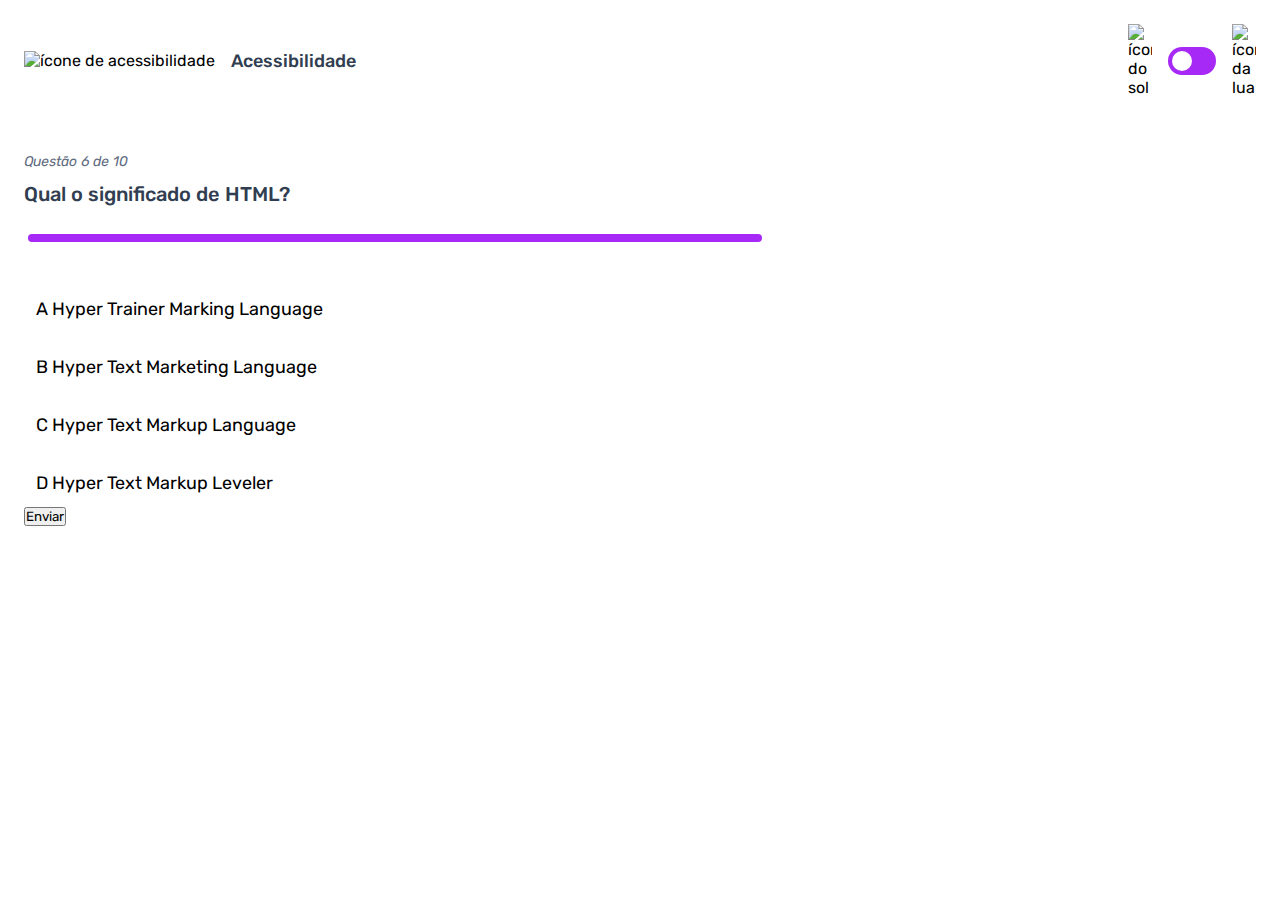
==== pages/quiz/quiz.html @ dfc4002e "estilização da página do quiz na metade" ====
<!DOCTYPE html>
<html lang="en">
<head>
    <meta charset="UTF-8">
    <meta name="viewport" content="width=device-width, initial-scale=1.0">
    <link rel="preconnect" href="https://fonts.googleapis.com">
    <link rel="preconnect" href="https://fonts.gstatic.com" crossorigin>
    <link href="https://fonts.googleapis.com/css2?family=Rubik:ital,wght@0,300..900;1,300..900&display=swap" rel="stylesheet">
    <link rel="stylesheet" href="quiz.css">
    <title>Quiz App</title>
</head>
<body>
    <header>
        <div class="assunto">
            <div class="assunto-icone">
                <img src="../../assets/images/icon-accessibility.svg" alt="ícone de acessibilidade">
            </div>

            <h1>Acessibilidade</h1>
        </div>

        <div class="tema">
            <img src="../../assets/images/icon-sun-dark.svg" alt="ícone do sol">
            <button>
                <div></div>
            </button>
            <img src="../../assets/images/icon-moon-dark.svg" alt="ícone da lua">
        </div>
    </header>

    <main>
        <section class="pergunta">
            <p>Questão 6 de 10</p>

            <h2>Qual o significado de HTML?</h2>

            <div class="barra_progresso">
                <div></div>
            </div>
        </section>

        <section class="alternativas">
            <form action="">
                <label for="alternativa_a>
                    <input type="radio" id="alternativa_a">

                    <div>
                        <span>A</span>
                        Hyper Trainer Marking Language
                    </div>
                </label>

                <label for="alternativa_b>
                    <input type="radio" id="alternativa_b">

                    <div>
                        <span>B</span>
                        Hyper Text Marketing Language
                    </div>
                </label>

                <label for="alternativa_c>
                    <input type="radio" id="alternativa_c">

                    <div>
                        <span>C</span>
                        Hyper Text Markup Language
                    </div>
                </label>

                <label for="alternativa_d>
                    <input type="radio" id="alternativa_d">

                    <div>
                        <span>D</span>
                        Hyper Text Markup Leveler
                    </div>
                </label>
            </form>

            <button>Enviar</button>
        </section>
    </main>
</body>
</html>
---- pages/quiz/quiz.css ----
*{
    margin: 0;
    padding: 0;
    box-sizing: border-box;
    font-family: "Rubik", sans-serif;
    -webkit-font-smoothing: antialiased;
}

:root {
    --light-grey: #f4f6fa;
    --purple: #a729f5;
    --primary-text-color: #313e51;
    --secondary-text-color: #626c7f;
    --botton-bg: #fff;
    --shadow: 0px 16px 40px 0px rgba(143, 160, 193, 0.14); 
    --bg-html: #fff1e9;
    --bg-css: #e0fdef;
    --bg-javascript: #ebf0ff;
    --bg-acessibilidade: #f6e7ff;
    --white: #fff;
    --bg-mobile: url(../../assets/images/pattern-background-mobile-light.svg);
    --bg-desktop: url(../../assets/images/patterns-background-deskotop-light.svg);
}

body.escuro {
    --bg-color: #313e51;
    --bg-mobile: url(../../assets/images/pattern-background-mobile-dark.svg);
    --bg-desktop: url(../../assets/images/patterns-background-deskotop-dark.svg);
    --primary-text-color: #fff;
    --secondary-text-color: #abc1e1;
    --button-bg: #3b4d66;
    --shadow: 0px 16px 40px 0px rgba(49, 62, 81, 0.14); 
}

body {
    height: 100svh;
    background: var(--bg-mobile) var(--bg-color);
    background-repeat: no-repeat;
    background-size: cover;
}

header {
    display: flex;
    justify-content: space-between;
    padding: 16px 24px;
}

.assunto {
    display: flex;
    align-items: center;
    gap: 16px;
}

.assunto_icone {
    background: var(--bg-acessibilidade);
    width: 40px;
    height: 40px;
    padding: 5px;
    border-radius: 5px;
}

.assunto_icone img {
    width: 100%;
}

.assunto h1 {
    font-size: 18px;
    font-weight: 500;
    color: var(--primary-text-color);
}

.tema {
    padding: 8px 0;
    display: flex;
    align-items: center;
    gap: 8px;
}

.tema img {
    width: 16px;
}

.tema button {
    height: 20px;
    width: 32px;
    background: var(--purple);
    border: 0;
    border-radius: 99px;
    padding: 4px;
}

.tema button div{
    background: var(--white);
    width: 12px;
    height: 12px;
    border-radius: 999px;
}

main {
    padding: 32px 24px;
}

.pergunta {
    margin-bottom: 40px;
}

.pergunta p {
    font-style: italic;
    font-size: 14px;
    color: var(--secondary-text-color);
    margin-bottom: 12px;
}

.pergunta h2 {
    font-size: 20px;
    font-weight: 500;
    color: var(--primary-text-color);
    line-height: 24px;
    margin-bottom: 24px;
}

.barra_progresso {
    background: var(--button-bg);
    height: 16px;
    padding: 4px;
    border-radius: 999px;
}

.barra_progresso div {
    height: 100%;
    width: 60%;
    background: var(--purple);
    border-radius: 999px;
}

.alternativas form {
    display: flex;
    flex-direction: column;
    gap: 12px;
}

.alternativas label {
    display: block;
    background: var(--button-bg);
    padding: 12px;
    font-size: 18px;
}

.alternativas input {
    display: none;
}

@media(min-width: 1100px) {
    .tema {
        gap: 16px;
    }

    .tema img {
        width: 24px;
    }

    .tema button {
        width: 48px;
        height: 28px;
    }

    .tema button div {
        width: 20px;
        height: 20px;
    }
}
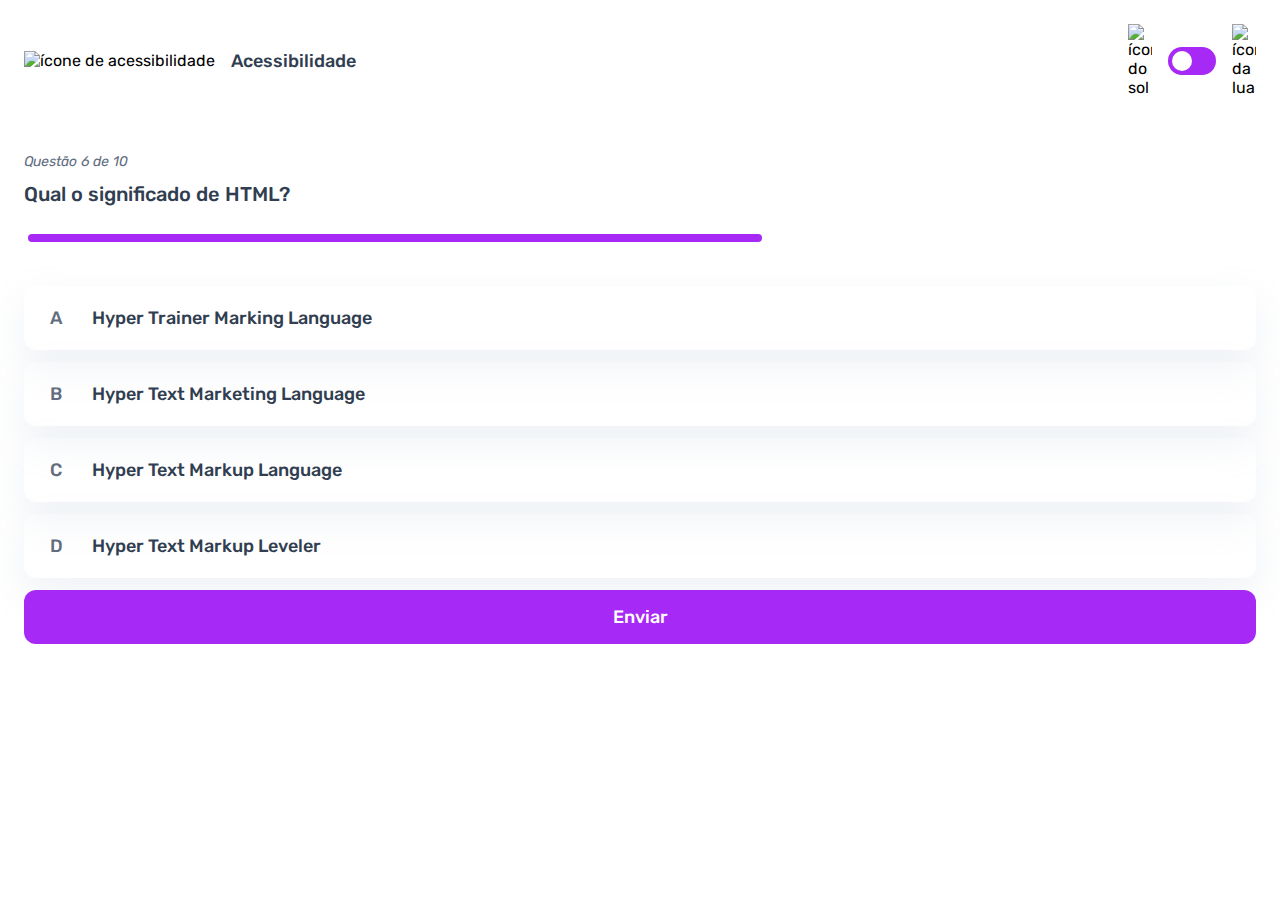
==== commit 2410c5af: "adicionado o efeito de seleção nas alternativas" ====
--- a/pages/quiz/quiz.html
+++ b/pages/quiz/quiz.html
@@ -42,7 +42,7 @@
         <section class="alternativas">
             <form action="">
                 <label for="alternativa_a>
-                    <input type="radio" id="alternativa_a">
+                    <input type="radio" id="alternativa_a" name="alternativa">
 
                     <div>
                         <span>A</span>
@@ -51,7 +51,7 @@
                 </label>
 
                 <label for="alternativa_b>
-                    <input type="radio" id="alternativa_b">
+                    <input type="radio" id="alternativa_b" name="alternativa">
 
                     <div>
                         <span>B</span>
@@ -60,7 +60,7 @@
                 </label>
 
                 <label for="alternativa_c>
-                    <input type="radio" id="alternativa_c">
+                    <input type="radio" id="alternativa_c" name="alternativa">
 
                     <div>
                         <span>C</span>
@@ -69,7 +69,7 @@
                 </label>
 
                 <label for="alternativa_d>
-                    <input type="radio" id="alternativa_d">
+                    <input type="radio" id="alternativa_d" name="alternativa">
 
                     <div>
                         <span>D</span>
--- a/pages/quiz/quiz.css
+++ b/pages/quiz/quiz.css
@@ -18,6 +18,8 @@
     --bg-javascript: #ebf0ff;
     --bg-acessibilidade: #f6e7ff;
     --white: #fff;
+    --green: #26d782;
+    --red: #ee5454;
     --bg-mobile: url(../../assets/images/pattern-background-mobile-light.svg);
     --bg-desktop: url(../../assets/images/patterns-background-deskotop-light.svg);
 }
@@ -137,6 +139,7 @@
     display: flex;
     flex-direction: column;
     gap: 12px;
+    margin-bottom: 12px;
 }
 
 .alternativas label {
@@ -144,10 +147,56 @@
     background: var(--button-bg);
     padding: 12px;
     font-size: 18px;
+    font-weight: 500;
+    border-radius: 12px;
+    box-shadow: var(--shadow);
+    color: var(--primary-text-color);
+}
+
+.alternativas label:has(input:checked) {
+    outline: 2px solid var(--purple);
+
+    & span {
+        background: var(--purple);
+        color: var(--white);
+    }
 }
 
 .alternativas input {
     display: none;
+}
+
+.alternativas div {
+    display: flex;
+    align-items: center;
+    gap: 16px;
+}
+
+.alternativas div span {
+    display: block;
+    width: 40px;
+    height: 40px;
+    background: var(--bg-color);
+    border-radius: 5px;
+    color: var(--secondary-text-color);
+
+    display: flex;
+    align-items: center;
+    justify-content: center;
+    flex-shrink: 0;
+}
+
+.alternativas button {
+    padding: 16px;
+    border-radius: 12px;
+    border: none;
+    background: var(--purple);
+    color: var(--white);
+    width: 100%;
+
+    font-size: 18px;
+    font-weight: 500;
+    
 }
 
 @media(min-width: 1100px) {
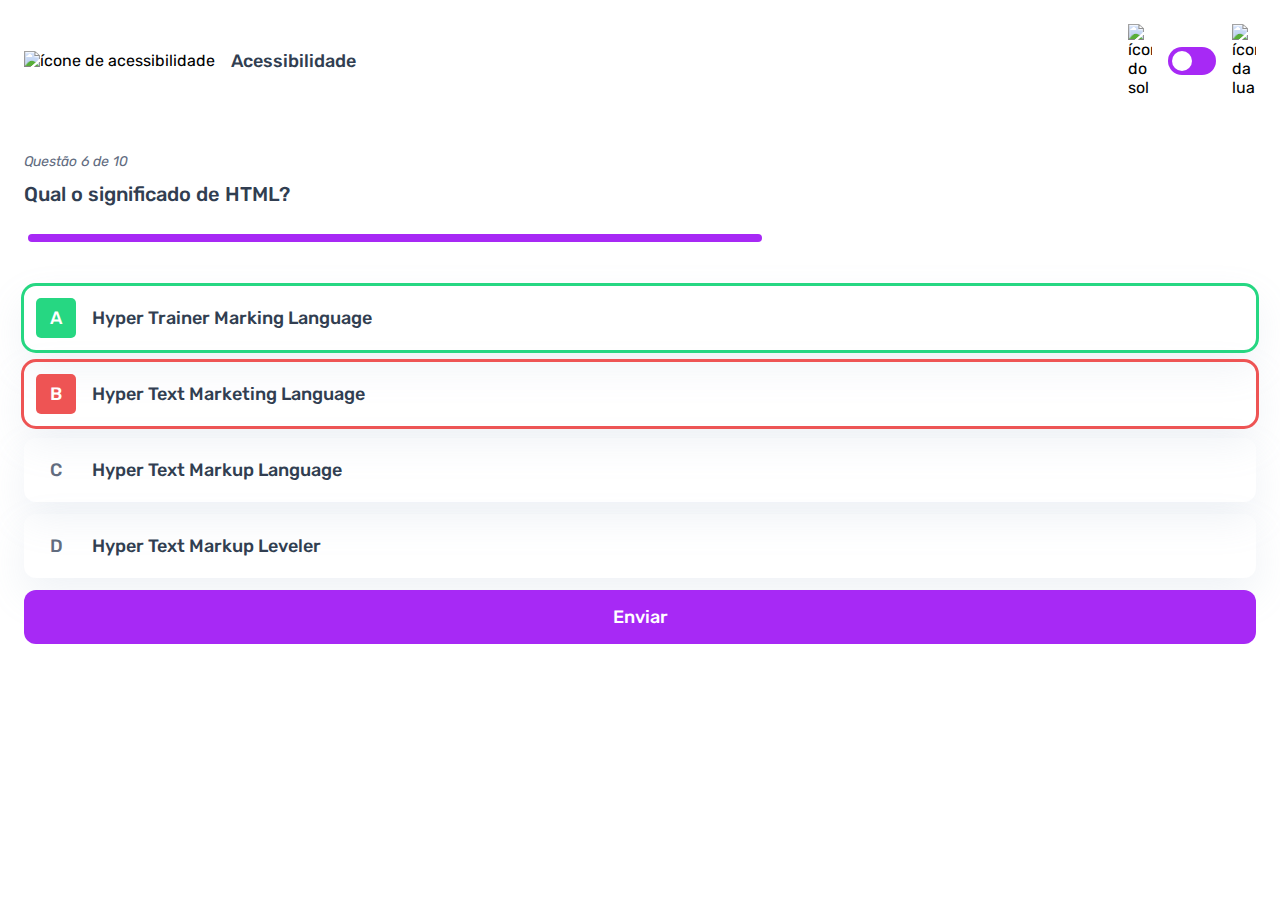
==== commit 88a1e0f2: "adicionado o efeito para alternativas corretas e erradas" ====
--- a/pages/quiz/quiz.html
+++ b/pages/quiz/quiz.html
@@ -41,7 +41,7 @@
 
         <section class="alternativas">
             <form action="">
-                <label for="alternativa_a>
+                <label for="alternativa_a" id="correta">
                     <input type="radio" id="alternativa_a" name="alternativa">
 
                     <div>
@@ -50,7 +50,7 @@
                     </div>
                 </label>
 
-                <label for="alternativa_b>
+                <label for="alternativa_b" id="errada">
                     <input type="radio" id="alternativa_b" name="alternativa">
 
                     <div>
@@ -59,7 +59,7 @@
                     </div>
                 </label>
 
-                <label for="alternativa_c>
+                <label for="alternativa_c">
                     <input type="radio" id="alternativa_c" name="alternativa">
 
                     <div>
@@ -68,7 +68,7 @@
                     </div>
                 </label>
 
-                <label for="alternativa_d>
+                <label for="alternativa_d">
                     <input type="radio" id="alternativa_d" name="alternativa">
 
                     <div>
--- a/pages/quiz/quiz.css
+++ b/pages/quiz/quiz.css
@@ -162,6 +162,24 @@
     }
 }
 
+.alternativas label#correta {
+    outline: 3px solid var(--green);
+
+    & span {
+        background: var(--green);
+        color: var(--white);
+    }
+}
+
+.alternativas label#errada {
+    outline: 3px solid var(--red);
+
+    & span {
+        background: var(--red);
+        color: var(--white);
+    }
+}
+
 .alternativas input {
     display: none;
 }
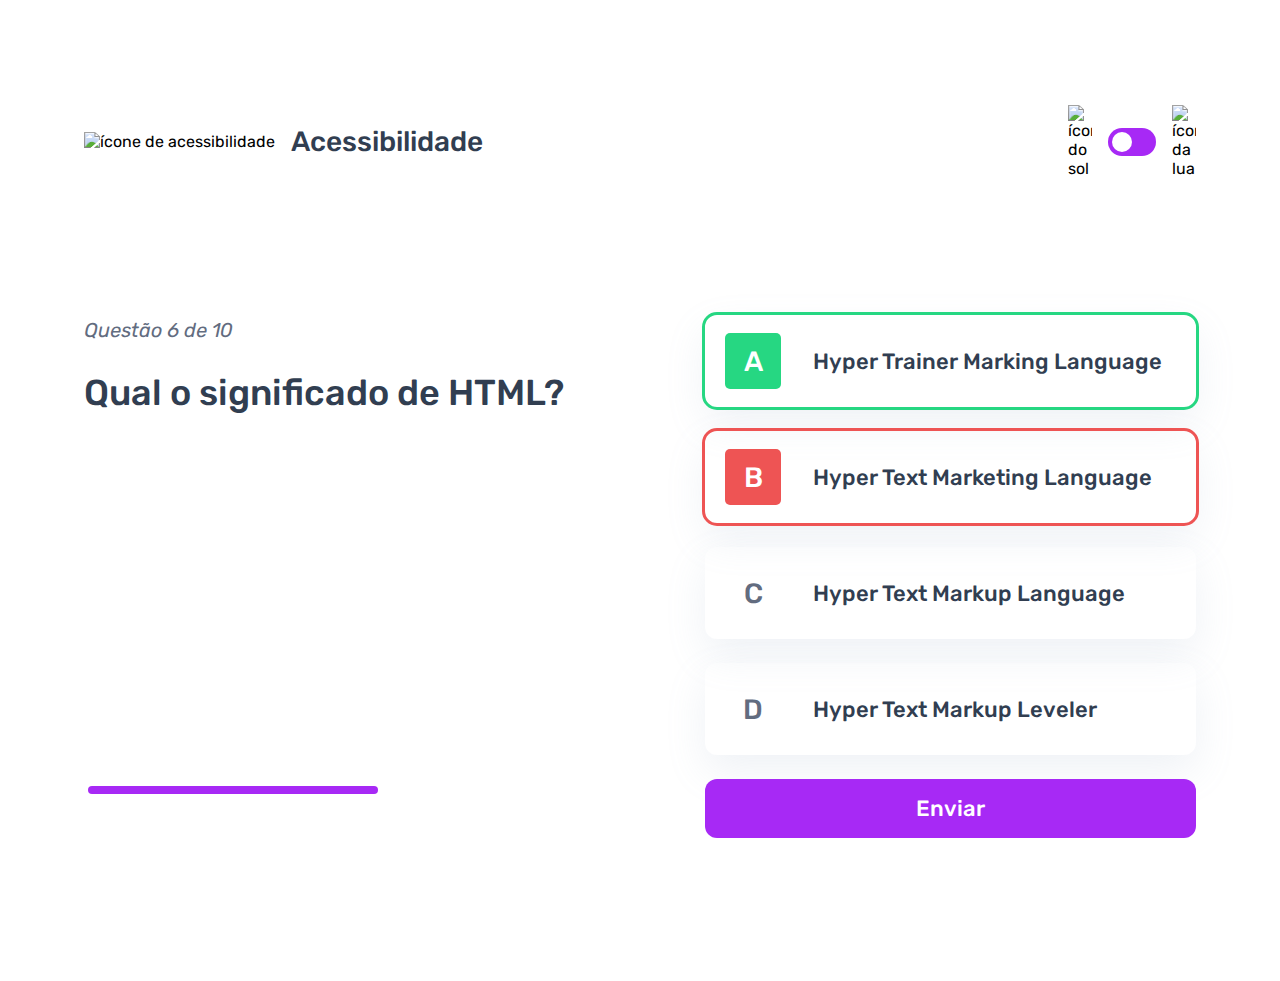
==== commit 5d934203: "adicionada a responsividade para o desktop" ====
--- a/pages/quiz/quiz.html
+++ b/pages/quiz/quiz.html
@@ -30,10 +30,11 @@
 
     <main>
         <section class="pergunta">
-            <p>Questão 6 de 10</p>
+            <div>
+                <p>Questão 6 de 10</p>
 
-            <h2>Qual o significado de HTML?</h2>
-
+                <h2>Qual o significado de HTML?</h2>
+            </div>
             <div class="barra_progresso">
                 <div></div>
             </div>
--- a/pages/quiz/quiz.css
+++ b/pages/quiz/quiz.css
@@ -218,7 +218,23 @@
 }
 
 @media(min-width: 1100px) {
-    .tema {
+    header {
+        margin-block: 81px;
+        max-width: 1160px;
+        margin-inline: auto;
+    }
+
+    .assunto_icone {
+        width: 56px;
+        height: 56px;
+        padding: 8px;
+    }
+
+    .assunto h1 {
+        font-size: 28px;
+    }
+
+     .tema {
         gap: 16px;
     }
 
@@ -235,4 +251,62 @@
         width: 20px;
         height: 20px;
     }
-}+
+    main {
+        max-width: 1160px;
+        margin-inline: auto;
+
+        display: flex;
+        gap: 130px;
+    }
+
+    section {
+        width: 100%;
+    }
+
+    .pergunta {
+        display: flex;
+        flex-direction: column;
+        justify-content: space-between;
+    }
+
+    .pergunta p {
+        font-size: 20px;
+        line-height: 30px;
+        margin-bottom: 27px;
+    }
+
+    .pergunta h2 {
+        font-size: 36px;
+        line-height: 42px;
+    }
+
+    .alternativas form {
+        gap: 24px;
+        margin-bottom: 24px;
+    }
+
+    .alternativas label {
+        font-size: 22px;
+        padding: 18px 20px;
+    }
+
+    .alternativas div {
+        gap: 32px;
+    }
+
+    .alternativas div span {
+        width: 56px;
+        height: 56px;
+        font-size: 28px;
+    }
+    .alternativas button {
+        font-size: 22px;
+    }
+
+
+
+
+
+}
+
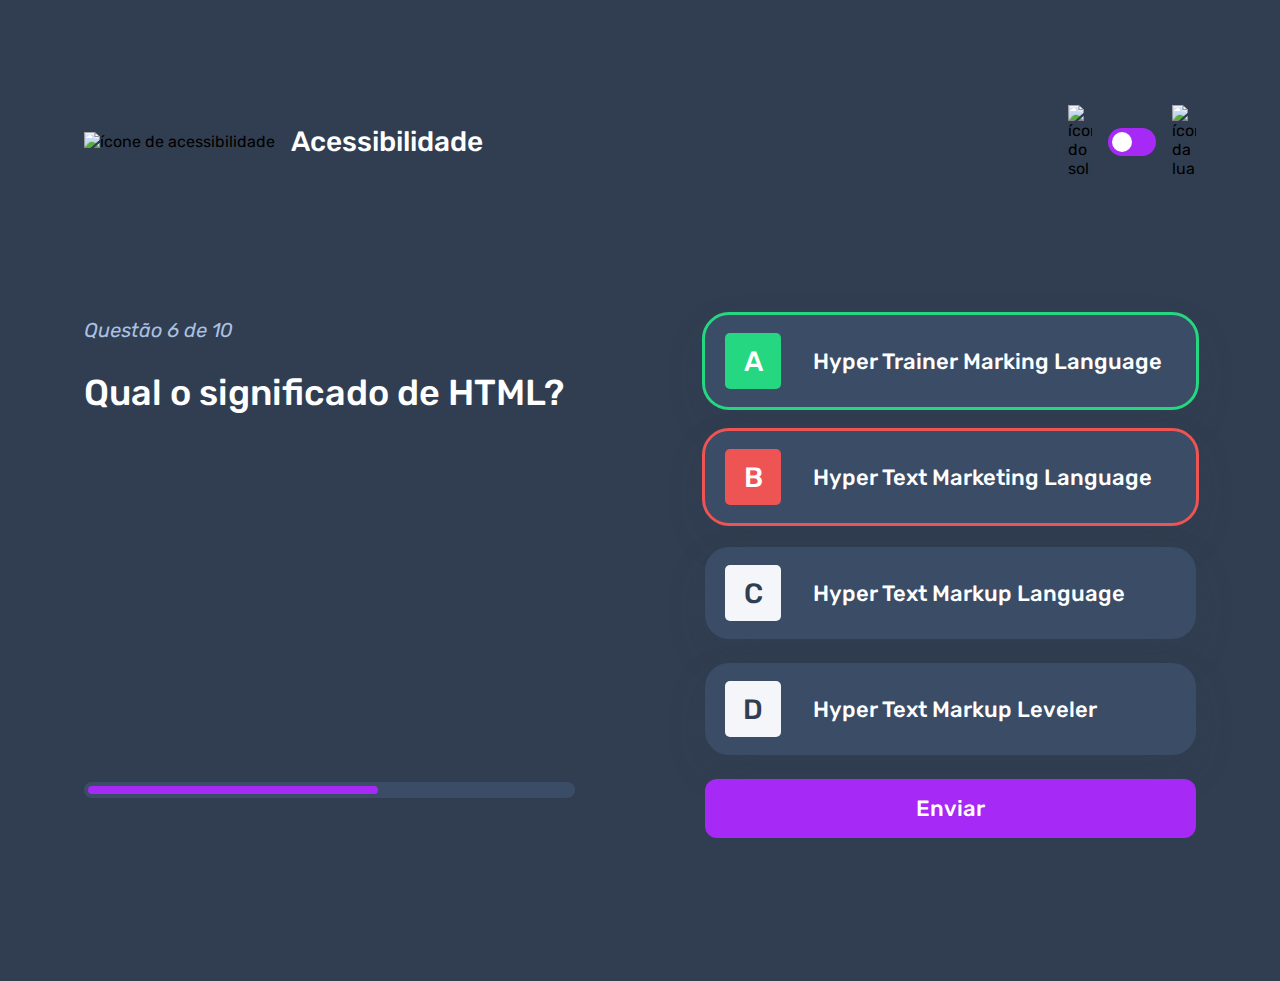
==== commit 678f5bf1: "ajuste da cores no tema dark" ====
--- a/pages/quiz/quiz.html
+++ b/pages/quiz/quiz.html
@@ -9,7 +9,7 @@
     <link rel="stylesheet" href="quiz.css">
     <title>Quiz App</title>
 </head>
-<body>
+<body class="escuro">
     <header>
         <div class="assunto">
             <div class="assunto-icone">
--- a/pages/quiz/quiz.css
+++ b/pages/quiz/quiz.css
@@ -7,8 +7,11 @@
 }
 
 :root {
-    --light-grey: #f4f6fa;
+    --bg-color: #f4f6fa;
+    --bg-span: #f4f6fa;
+    --color-span:#626c7f; 
     --purple: #a729f5;
+    --purple-hover:rgba(167, 41, 245, 0.7);
     --primary-text-color: #313e51;
     --secondary-text-color: #626c7f;
     --botton-bg: #fff;
@@ -26,6 +29,7 @@
 
 body.escuro {
     --bg-color: #313e51;
+    --color-span: #313e51;
     --bg-mobile: url(../../assets/images/pattern-background-mobile-dark.svg);
     --bg-desktop: url(../../assets/images/patterns-background-deskotop-dark.svg);
     --primary-text-color: #fff;
@@ -151,6 +155,13 @@
     border-radius: 12px;
     box-shadow: var(--shadow);
     color: var(--primary-text-color);
+    cursor: pointer;
+}
+.alternativas label:hover {
+    & span {
+        background: var(--bg-acessibilidade);
+        color:var(--purple);
+    }
 }
 
 .alternativas label:has(input:checked) {
@@ -194,9 +205,9 @@
     display: block;
     width: 40px;
     height: 40px;
-    background: var(--bg-color);
+    background: var(--bg-span);
     border-radius: 5px;
-    color: var(--secondary-text-color);
+    color: var(--color-span);
 
     display: flex;
     align-items: center;
@@ -214,9 +225,12 @@
 
     font-size: 18px;
     font-weight: 500;
-    
-}
-
+    transition:background 0.3s;
+}
+.alternativas button:hover {
+    background: var(--purple-hover);
+    cursor: pointer;
+}
 @media(min-width: 1100px) {
     header {
         margin-block: 81px;
@@ -289,6 +303,7 @@
     .alternativas label {
         font-size: 22px;
         padding: 18px 20px;
+        border-radius: 24px;
     }
 
     .alternativas div {
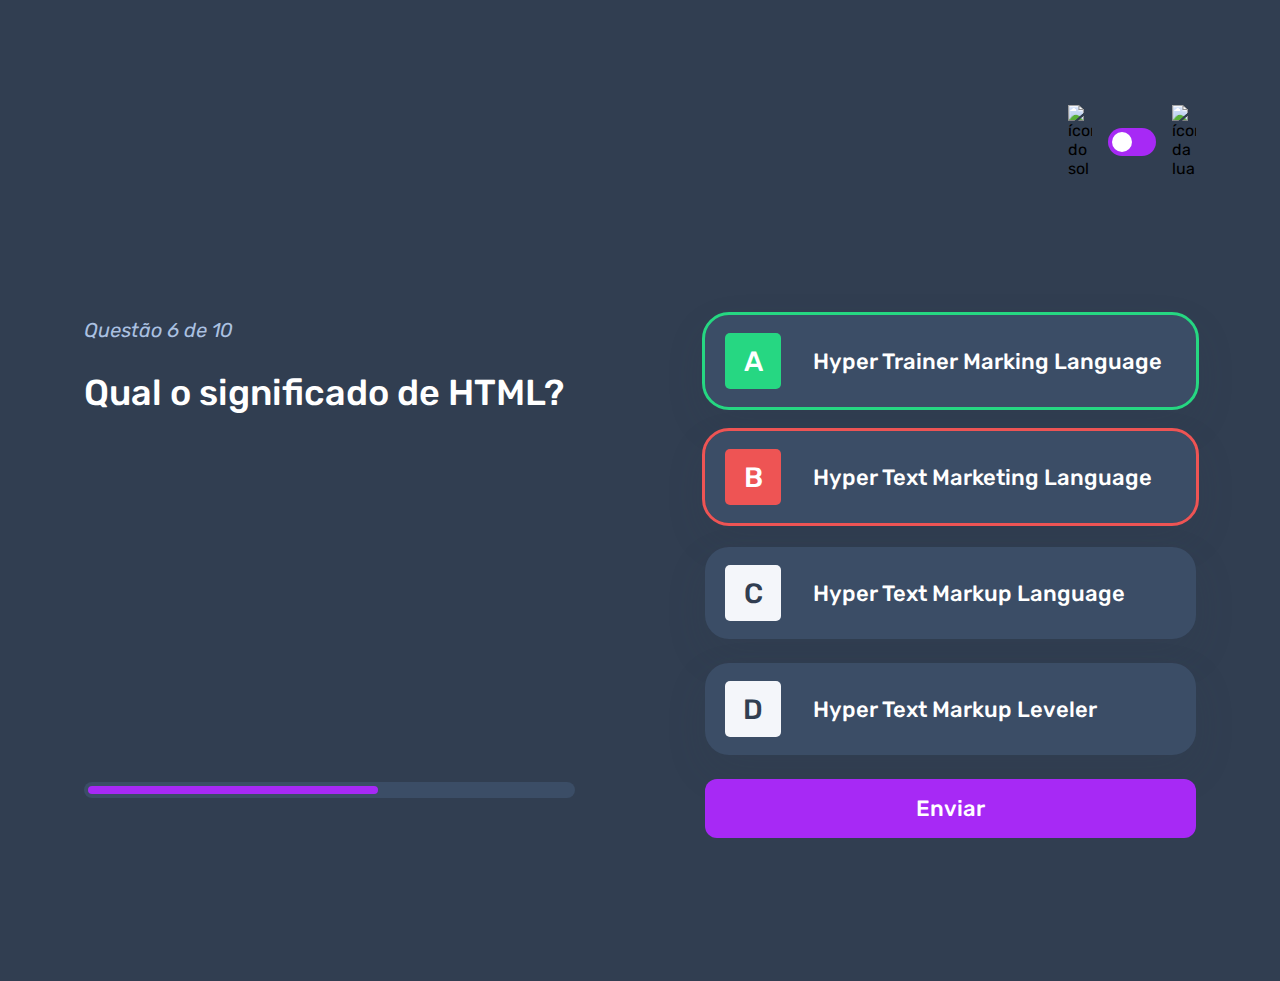
==== commit 81c911d7: "alteração dinâmica do assunto da página" ====
--- a/pages/quiz/quiz.html
+++ b/pages/quiz/quiz.html
@@ -7,16 +7,17 @@
     <link rel="preconnect" href="https://fonts.gstatic.com" crossorigin>
     <link href="https://fonts.googleapis.com/css2?family=Rubik:ital,wght@0,300..900;1,300..900&display=swap" rel="stylesheet">
     <link rel="stylesheet" href="quiz.css">
+    <script src="./quiz.js" type="module" defer></script>
     <title>Quiz App</title>
 </head>
 <body class="escuro">
     <header>
         <div class="assunto">
             <div class="assunto-icone">
-                <img src="../../assets/images/icon-accessibility.svg" alt="ícone de acessibilidade">
+                <img src="" alt="">
             </div>
 
-            <h1>Acessibilidade</h1>
+            <h1></h1>
         </div>
 
         <div class="tema">
--- a/pages/quiz/quiz.css
+++ b/pages/quiz/quiz.css
@@ -58,13 +58,27 @@
 }
 
 .assunto_icone {
-    background: var(--bg-acessibilidade);
     width: 40px;
     height: 40px;
     padding: 5px;
     border-radius: 5px;
 }
 
+.assunto_icone.html {
+    background: var(--bg-html);
+}
+
+.assunto_icone.css {
+    background: var(--bg-css);
+}
+
+.assunto_icone.javascript {
+    background: var(--bg-javascript);
+}
+
+.assunto_icone.acessibilidade {
+    background: var(--bg-acessibilidade);
+}
 .assunto_icone img {
     width: 100%;
 }
@@ -93,6 +107,8 @@
     border: 0;
     border-radius: 99px;
     padding: 4px;
+    display: flex;
+    cursor: pointer;
 }
 
 .tema button div{
@@ -232,6 +248,12 @@
     cursor: pointer;
 }
 @media(min-width: 1100px) {
+    body {
+        background: var(--bg-desktop) var(--bg-color);
+        background-size: cover;
+        background-repeat: no-repeat;
+    }
+
     header {
         margin-block: 81px;
         max-width: 1160px;
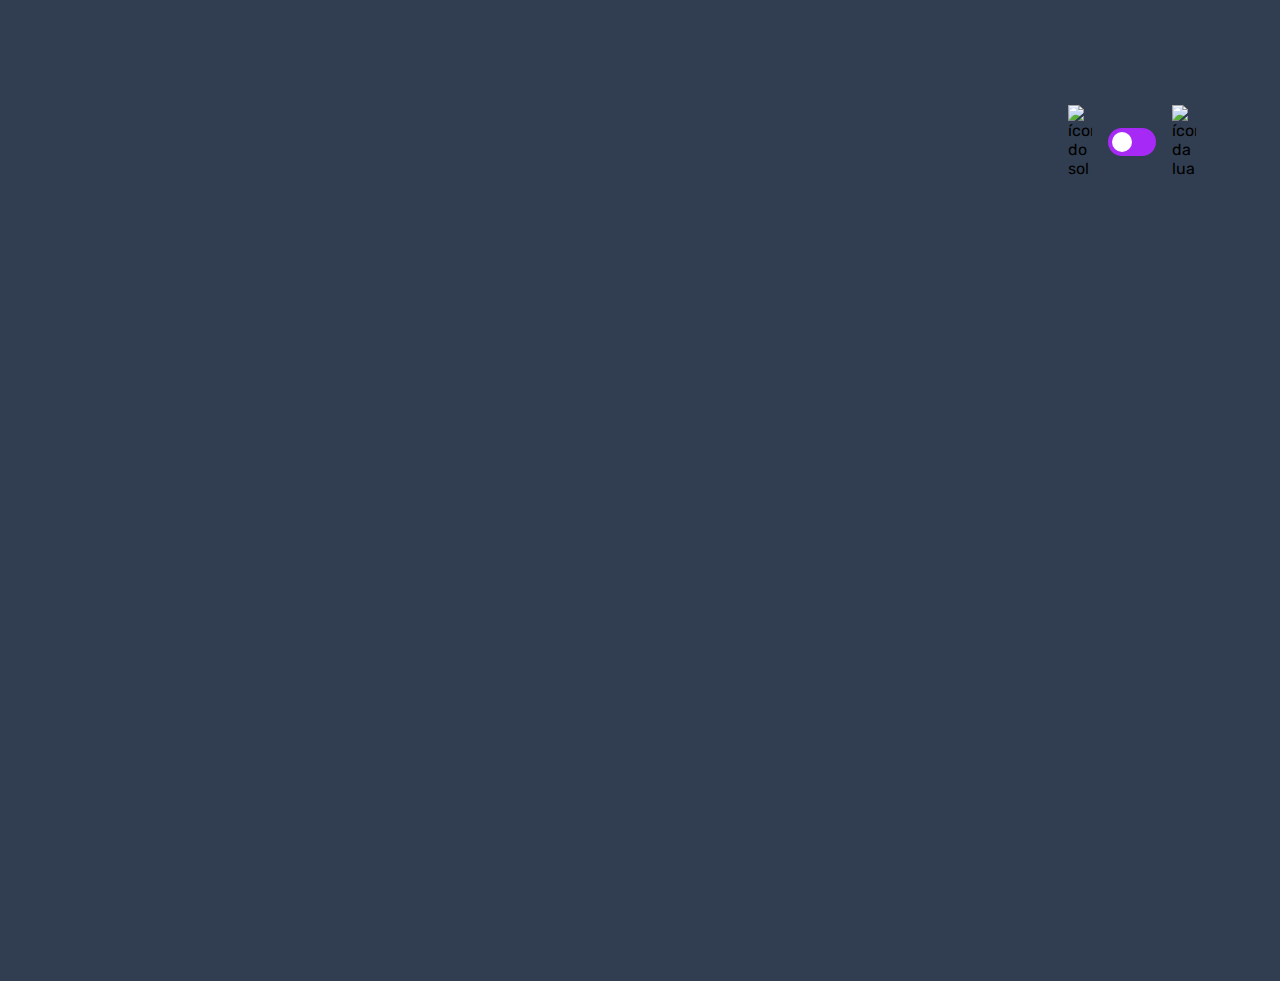
==== commit 3ded5de3: "adicionadas as funções de buscar as perguntas e montar as perguntas no html" ====
--- a/pages/quiz/quiz.html
+++ b/pages/quiz/quiz.html
@@ -30,58 +30,7 @@
     </header>
 
     <main>
-        <section class="pergunta">
-            <div>
-                <p>Questão 6 de 10</p>
-
-                <h2>Qual o significado de HTML?</h2>
-            </div>
-            <div class="barra_progresso">
-                <div></div>
-            </div>
-        </section>
-
-        <section class="alternativas">
-            <form action="">
-                <label for="alternativa_a" id="correta">
-                    <input type="radio" id="alternativa_a" name="alternativa">
-
-                    <div>
-                        <span>A</span>
-                        Hyper Trainer Marking Language
-                    </div>
-                </label>
-
-                <label for="alternativa_b" id="errada">
-                    <input type="radio" id="alternativa_b" name="alternativa">
-
-                    <div>
-                        <span>B</span>
-                        Hyper Text Marketing Language
-                    </div>
-                </label>
-
-                <label for="alternativa_c">
-                    <input type="radio" id="alternativa_c" name="alternativa">
-
-                    <div>
-                        <span>C</span>
-                        Hyper Text Markup Language
-                    </div>
-                </label>
-
-                <label for="alternativa_d">
-                    <input type="radio" id="alternativa_d" name="alternativa">
-
-                    <div>
-                        <span>D</span>
-                        Hyper Text Markup Leveler
-                    </div>
-                </label>
-            </form>
-
-            <button>Enviar</button>
-        </section>
+        
     </main>
 </body>
 </html>--- a/pages/quiz/quiz.css
+++ b/pages/quiz/quiz.css
@@ -150,7 +150,6 @@
 
 .barra_progresso div {
     height: 100%;
-    width: 60%;
     background: var(--purple);
     border-radius: 999px;
 }
